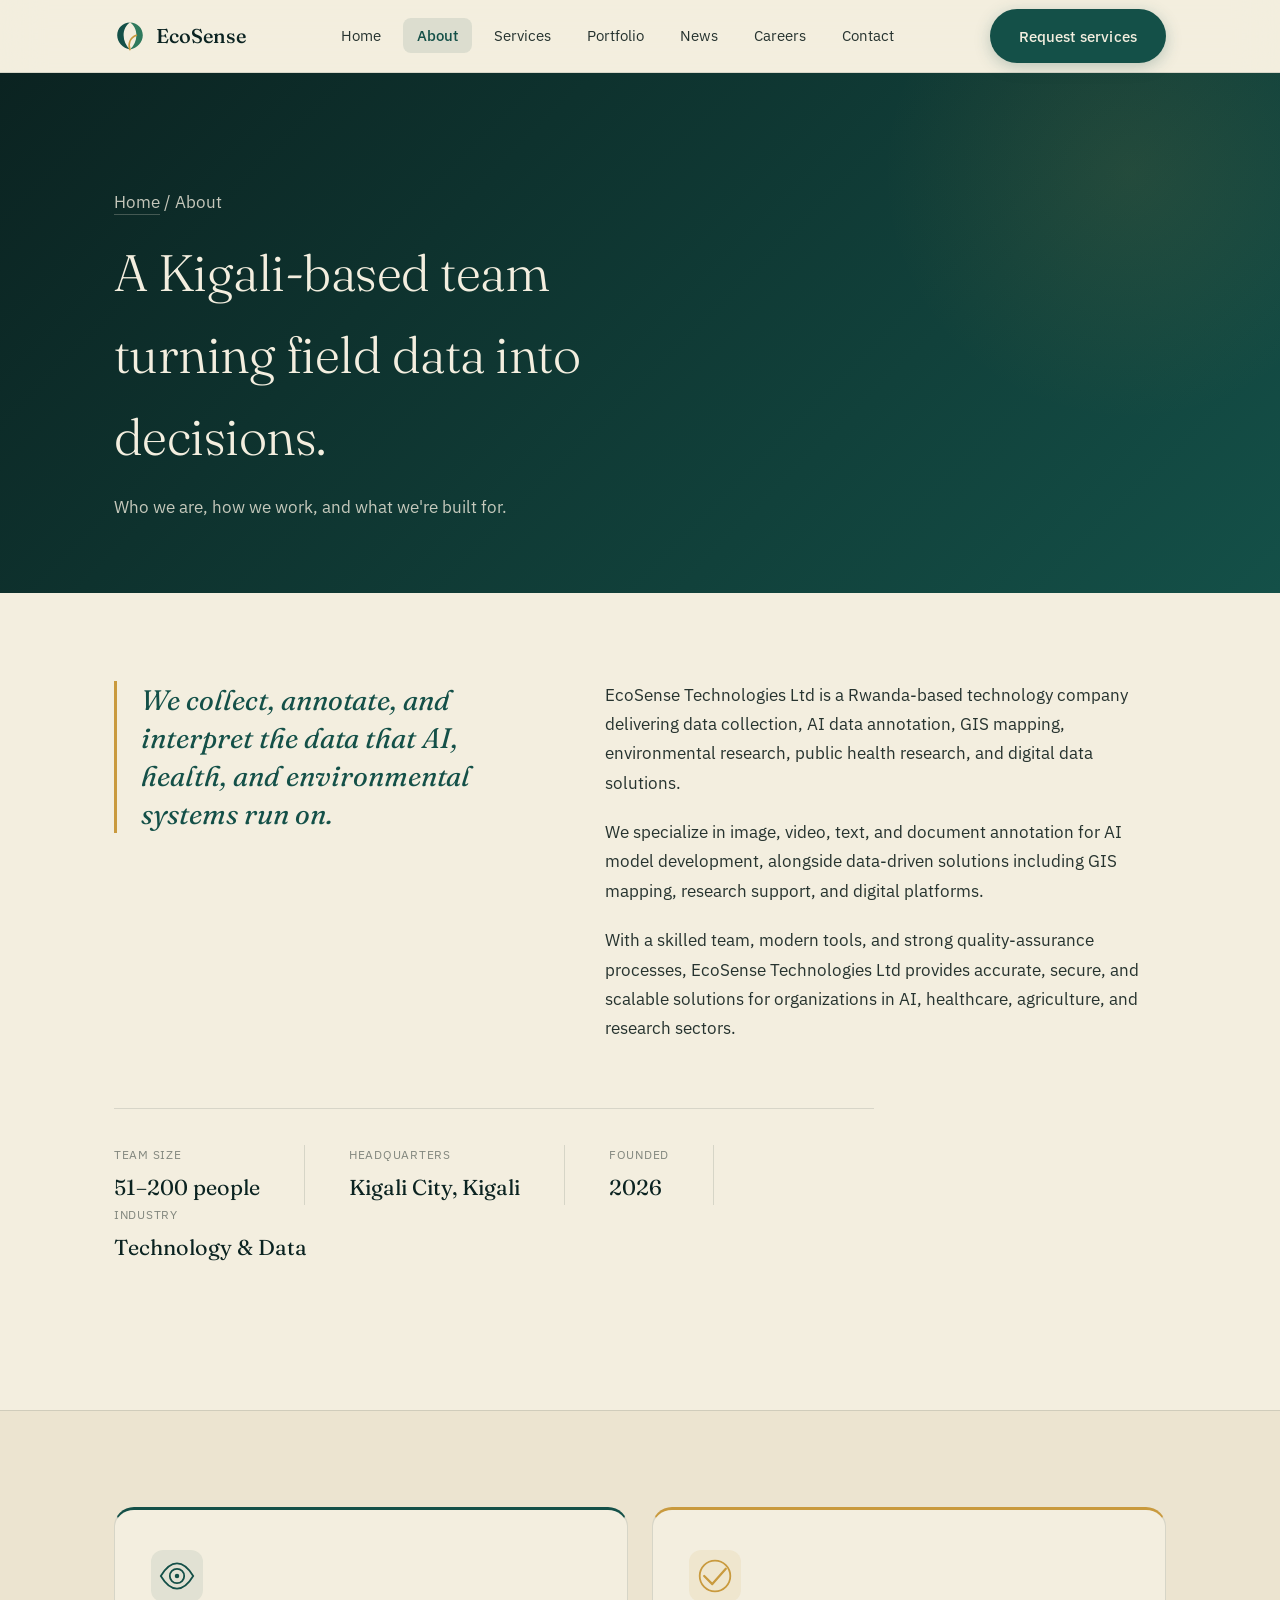
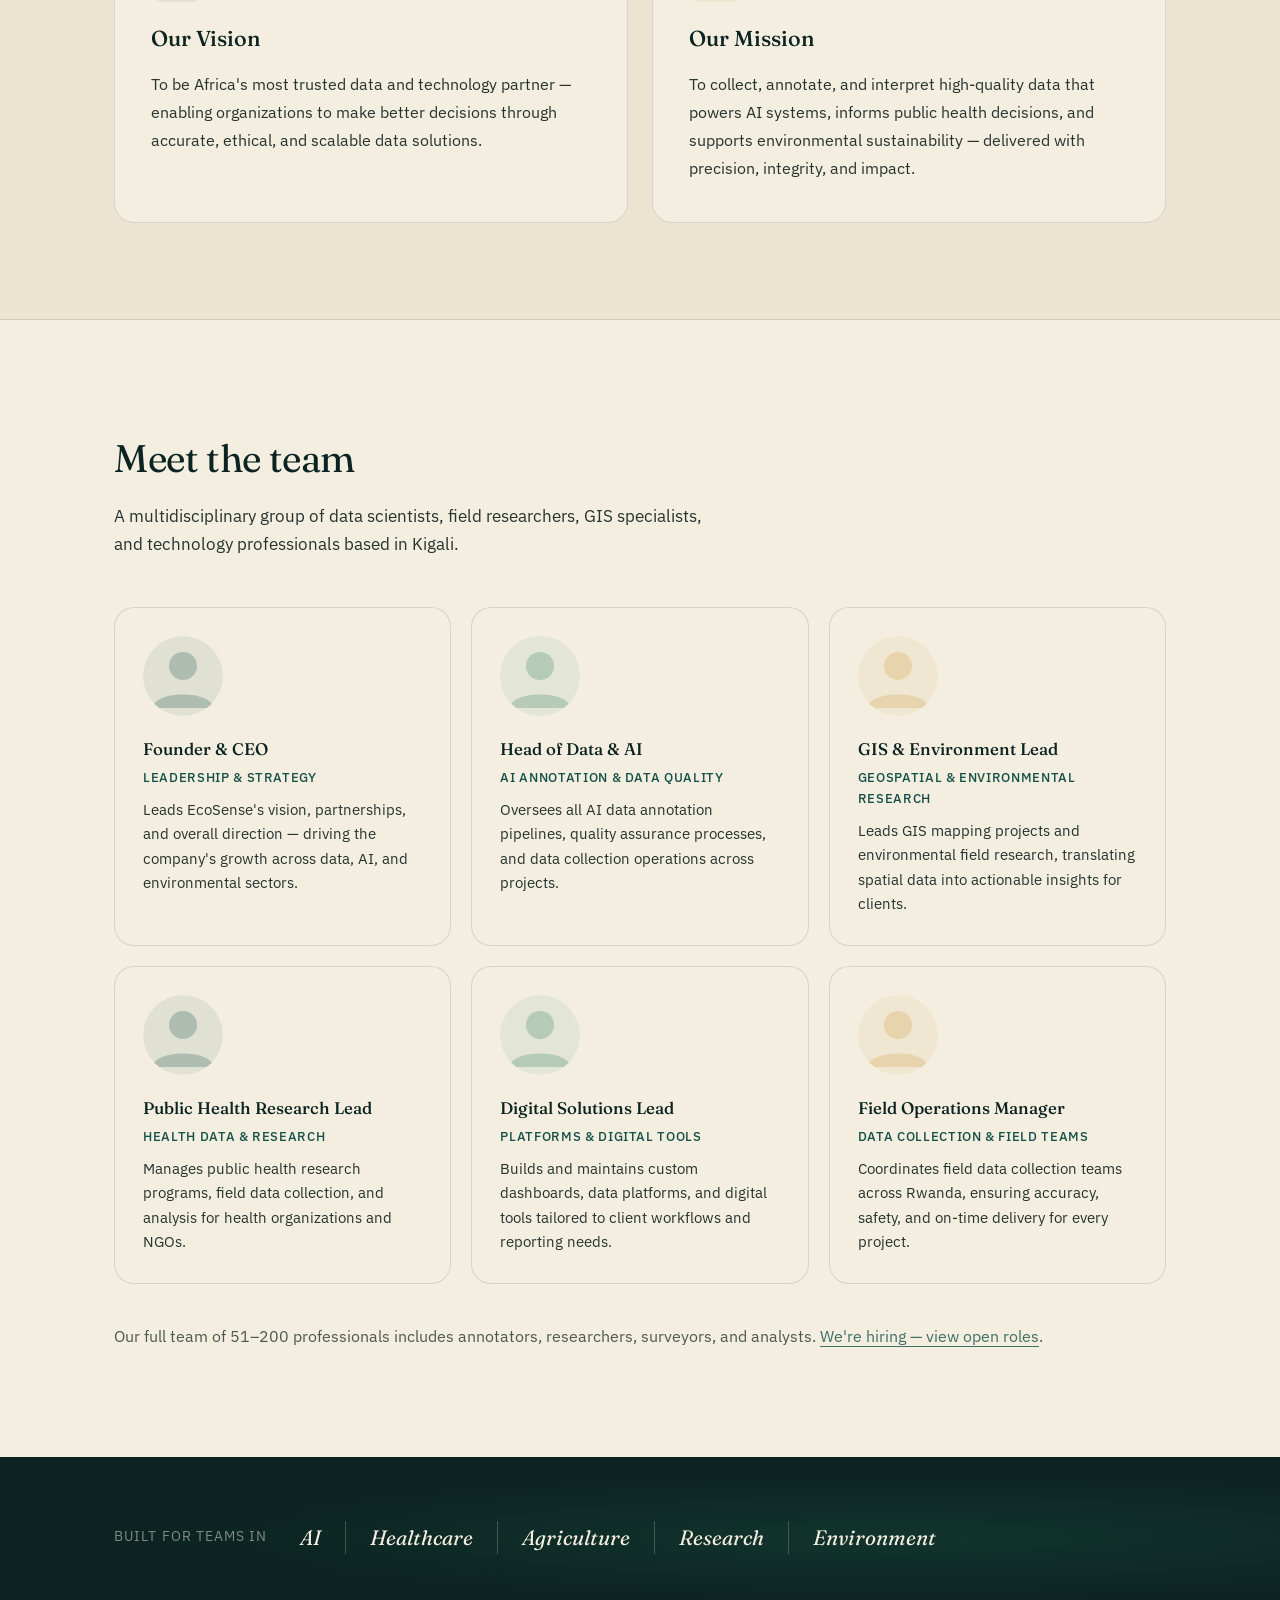
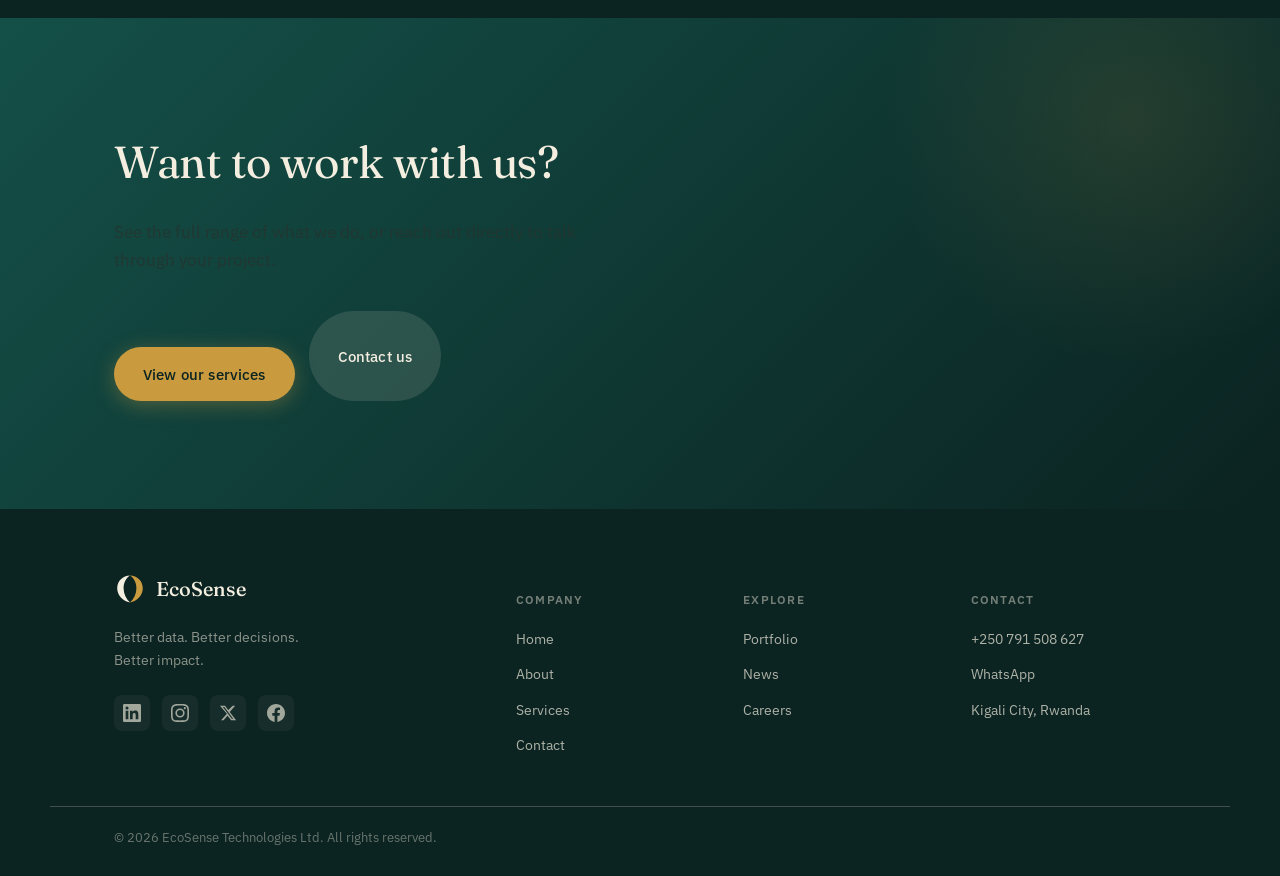
==== about.html @ 223268c4 "Add files via upload" ====
<!DOCTYPE html>
<html lang="en">
<head>
<meta charset="UTF-8">
<meta name="viewport" content="width=device-width, initial-scale=1.0">
<title>About — EcoSense Technologies Ltd</title>
<meta name="description" content="EcoSense Technologies Ltd is a Rwanda-based technology company specializing in data collection, AI data annotation, GIS mapping, and environmental and public health research.">
<link rel="preconnect" href="https://fonts.googleapis.com">
<link rel="preconnect" href="https://fonts.gstatic.com" crossorigin>
<link href="https://fonts.googleapis.com/css2?family=Fraunces:ital,opsz,wght@0,9..144,300;0,9..144,400;0,9..144,500;0,9..144,600;1,9..144,400;1,9..144,500&family=IBM+Plex+Sans:wght@400;500;600&display=swap" rel="stylesheet">
<link rel="stylesheet" href="styles.css">
</head>
<body>

  <header class="site-header">
    <div class="wrap header-inner">
      <a class="brand" href="index.html">
        <svg viewBox="0 0 40 40" xmlns="http://www.w3.org/2000/svg" aria-hidden="true">
          <path d="M20 3 C11 3 4 10 4 19 C4 28 11 35 20 37 C15 32 12 26 12 19 C12 12 15 6 20 3Z" fill="#145048"/>
          <path d="M20 3 C29 3 36 10 36 19 C36 28 29 35 20 37 C25 32 28 26 28 19 C28 12 25 6 20 3Z" fill="#2F7A5D"/>
          <path d="M20 37 C17 30 20 22 28 19" stroke="#C99A3E" stroke-width="2" fill="none" stroke-linecap="round"/>
        </svg>
        <span>EcoSense</span>
      </a>
      <nav class="main-nav" id="mainNav" aria-label="Main navigation">
        <ul>
          <li><a href="index.html">Home</a></li>
          <li><a href="about.html" class="active">About</a></li>
          <li><a href="services.html">Services</a></li>
          <li><a href="portfolio.html">Portfolio</a></li>
          <li><a href="news.html">News</a></li>
          <li><a href="careers.html">Careers</a></li>
          <li><a href="contact.html">Contact</a></li>
        </ul>
      </nav>
      <div class="header-actions">
        <a class="btn btn-primary" href="tel:+250791508627">Request services</a>
        <button class="nav-toggle" id="navToggle" aria-label="Toggle menu" aria-expanded="false">
          <span></span><span></span><span></span>
        </button>
      </div>
    </div>
  </header>

  <section class="page-hero">
    <div class="wrap">
      <p class="crumb"><a href="index.html">Home</a> / About</p>
      <h1>A Kigali-based team turning field data into decisions.</h1>
      <p>Who we are, how we work, and what we're built for.</p>
    </div>
  </section>

  <!-- Who we are -->
  <section class="about" style="padding-top:clamp(56px,8vw,88px);">
    <div class="wrap about-grid">
      <blockquote>We collect, annotate, and interpret the data that AI, health, and environmental systems run on.</blockquote>
      <div class="about-body">
        <p>EcoSense Technologies Ltd is a Rwanda-based technology company delivering data collection, AI data annotation, GIS mapping, environmental research, public health research, and digital data solutions.</p>
        <p>We specialize in image, video, text, and document annotation for AI model development, alongside data-driven solutions including GIS mapping, research support, and digital platforms.</p>
        <p>With a skilled team, modern tools, and strong quality-assurance processes, EcoSense Technologies Ltd provides accurate, secure, and scalable solutions for organizations in AI, healthcare, agriculture, and research sectors.</p>
      </div>
    </div>
    <div class="wrap">
      <dl class="about-stats">
        <div><dt>Team size</dt><dd>51–200 people</dd></div>
        <div><dt>Headquarters</dt><dd>Kigali City, Kigali</dd></div>
        <div><dt>Founded</dt><dd>2026</dd></div>
        <div><dt>Industry</dt><dd>Technology &amp; Data</dd></div>
      </dl>
    </div>
  </section>

  <!-- Vision & Mission -->
  <section class="vision-mission">
    <div class="wrap vm-grid">
      <div class="vm-card vm-card--vision">
        <div class="vm-icon" aria-hidden="true">
          <svg viewBox="0 0 40 40" fill="none" xmlns="http://www.w3.org/2000/svg" width="36" height="36">
            <circle cx="20" cy="20" r="8" stroke="currentColor" stroke-width="2"/>
            <path d="M2 20 C8 10 14 6 20 6 C26 6 32 10 38 20 C32 30 26 34 20 34 C14 34 8 30 2 20Z" stroke="currentColor" stroke-width="2" fill="none"/>
            <circle cx="20" cy="20" r="2.5" fill="currentColor"/>
          </svg>
        </div>
        <h3>Our Vision</h3>
        <p>To be Africa's most trusted data and technology partner — enabling organizations to make better decisions through accurate, ethical, and scalable data solutions.</p>
      </div>
      <div class="vm-card vm-card--mission">
        <div class="vm-icon" aria-hidden="true">
          <svg viewBox="0 0 40 40" fill="none" xmlns="http://www.w3.org/2000/svg" width="36" height="36">
            <path d="M8 20 L17 29 L32 12" stroke="currentColor" stroke-width="2.5" stroke-linecap="round" stroke-linejoin="round"/>
            <circle cx="20" cy="20" r="17" stroke="currentColor" stroke-width="2"/>
          </svg>
        </div>
        <h3>Our Mission</h3>
        <p>To collect, annotate, and interpret high-quality data that powers AI systems, informs public health decisions, and supports environmental sustainability — delivered with precision, integrity, and impact.</p>
      </div>
    </div>
  </section>

  <!-- Team -->
  <section class="team">
    <div class="wrap">
      <div class="team-head">
        <h2>Meet the team</h2>
        <p>A multidisciplinary group of data scientists, field researchers, GIS specialists, and technology professionals based in Kigali.</p>
      </div>
      <div class="team-grid">
        <div class="team-card">
          <div class="team-avatar" aria-hidden="true">
            <svg viewBox="0 0 80 80" xmlns="http://www.w3.org/2000/svg" width="80" height="80">
              <circle cx="40" cy="40" r="40" fill="rgba(20,80,72,0.08)"/>
              <circle cx="40" cy="30" r="14" fill="rgba(20,80,72,0.25)"/>
              <path d="M10 72 C10 54 70 54 70 72" fill="rgba(20,80,72,0.25)"/>
            </svg>
          </div>
          <div class="team-info">
            <h3>Founder &amp; CEO</h3>
            <p class="team-role">Leadership &amp; Strategy</p>
            <p class="team-bio">Leads EcoSense's vision, partnerships, and overall direction — driving the company's growth across data, AI, and environmental sectors.</p>
          </div>
        </div>
        <div class="team-card">
          <div class="team-avatar" aria-hidden="true">
            <svg viewBox="0 0 80 80" xmlns="http://www.w3.org/2000/svg" width="80" height="80">
              <circle cx="40" cy="40" r="40" fill="rgba(47,122,93,0.08)"/>
              <circle cx="40" cy="30" r="14" fill="rgba(47,122,93,0.25)"/>
              <path d="M10 72 C10 54 70 54 70 72" fill="rgba(47,122,93,0.25)"/>
            </svg>
          </div>
          <div class="team-info">
            <h3>Head of Data &amp; AI</h3>
            <p class="team-role">AI Annotation &amp; Data Quality</p>
            <p class="team-bio">Oversees all AI data annotation pipelines, quality assurance processes, and data collection operations across projects.</p>
          </div>
        </div>
        <div class="team-card">
          <div class="team-avatar" aria-hidden="true">
            <svg viewBox="0 0 80 80" xmlns="http://www.w3.org/2000/svg" width="80" height="80">
              <circle cx="40" cy="40" r="40" fill="rgba(201,154,62,0.08)"/>
              <circle cx="40" cy="30" r="14" fill="rgba(201,154,62,0.25)"/>
              <path d="M10 72 C10 54 70 54 70 72" fill="rgba(201,154,62,0.25)"/>
            </svg>
          </div>
          <div class="team-info">
            <h3>GIS &amp; Environment Lead</h3>
            <p class="team-role">Geospatial &amp; Environmental Research</p>
            <p class="team-bio">Leads GIS mapping projects and environmental field research, translating spatial data into actionable insights for clients.</p>
          </div>
        </div>
        <div class="team-card">
          <div class="team-avatar" aria-hidden="true">
            <svg viewBox="0 0 80 80" xmlns="http://www.w3.org/2000/svg" width="80" height="80">
              <circle cx="40" cy="40" r="40" fill="rgba(20,80,72,0.08)"/>
              <circle cx="40" cy="30" r="14" fill="rgba(20,80,72,0.25)"/>
              <path d="M10 72 C10 54 70 54 70 72" fill="rgba(20,80,72,0.25)"/>
            </svg>
          </div>
          <div class="team-info">
            <h3>Public Health Research Lead</h3>
            <p class="team-role">Health Data &amp; Research</p>
            <p class="team-bio">Manages public health research programs, field data collection, and analysis for health organizations and NGOs.</p>
          </div>
        </div>
        <div class="team-card">
          <div class="team-avatar" aria-hidden="true">
            <svg viewBox="0 0 80 80" xmlns="http://www.w3.org/2000/svg" width="80" height="80">
              <circle cx="40" cy="40" r="40" fill="rgba(47,122,93,0.08)"/>
              <circle cx="40" cy="30" r="14" fill="rgba(47,122,93,0.25)"/>
              <path d="M10 72 C10 54 70 54 70 72" fill="rgba(47,122,93,0.25)"/>
            </svg>
          </div>
          <div class="team-info">
            <h3>Digital Solutions Lead</h3>
            <p class="team-role">Platforms &amp; Digital Tools</p>
            <p class="team-bio">Builds and maintains custom dashboards, data platforms, and digital tools tailored to client workflows and reporting needs.</p>
          </div>
        </div>
        <div class="team-card">
          <div class="team-avatar" aria-hidden="true">
            <svg viewBox="0 0 80 80" xmlns="http://www.w3.org/2000/svg" width="80" height="80">
              <circle cx="40" cy="40" r="40" fill="rgba(201,154,62,0.08)"/>
              <circle cx="40" cy="30" r="14" fill="rgba(201,154,62,0.25)"/>
              <path d="M10 72 C10 54 70 54 70 72" fill="rgba(201,154,62,0.25)"/>
            </svg>
          </div>
          <div class="team-info">
            <h3>Field Operations Manager</h3>
            <p class="team-role">Data Collection &amp; Field Teams</p>
            <p class="team-bio">Coordinates field data collection teams across Rwanda, ensuring accuracy, safety, and on-time delivery for every project.</p>
          </div>
        </div>
      </div>
      <p class="team-note">Our full team of 51–200 professionals includes annotators, researchers, surveyors, and analysts. <a href="careers.html" class="inline-link">We're hiring — view open roles</a>.</p>
    </div>
  </section>

  <section class="sectors">
    <div class="wrap sectors-inner">
      <p class="sectors-label">Built for teams in</p>
      <div class="sectors-band">
        <span>AI</span>
        <span>Healthcare</span>
        <span>Agriculture</span>
        <span>Research</span>
        <span>Environment</span>
      </div>
    </div>
  </section>

  <section class="contact-cta">
    <div class="wrap">
      <div class="contact-inner">
        <h2>Want to work with us?</h2>
        <p>See the full range of what we do, or reach out directly to talk through your project.</p>
        <div class="cta-actions">
          <a class="btn btn-primary" href="services.html">View our services</a>
          <a class="btn btn-outline-sand" href="contact.html">Contact us</a>
        </div>
      </div>
    </div>
  </section>

  <footer>
    <div class="wrap footer-top">
      <div class="footer-brand-col">
        <a class="brand" href="index.html">
          <svg viewBox="0 0 40 40" xmlns="http://www.w3.org/2000/svg" aria-hidden="true">
            <path d="M20 3 C11 3 4 10 4 19 C4 28 11 35 20 37 C15 32 12 26 12 19 C12 12 15 6 20 3Z" fill="#F3EEDF"/>
            <path d="M20 3 C29 3 36 10 36 19 C36 28 29 35 20 37 C25 32 28 26 28 19 C28 12 25 6 20 3Z" fill="#C99A3E"/>
          </svg>
          <span>EcoSense</span>
        </a>
        <p class="footer-tagline">Better data. Better decisions.<br>Better impact.</p>
        <div class="footer-social">
          <a href="https://www.linkedin.com/company/ecosense-technologies-ltd" target="_blank" rel="noopener" aria-label="LinkedIn">
            <svg viewBox="0 0 24 24" fill="currentColor" width="18" height="18"><path d="M20.447 20.452h-3.554v-5.569c0-1.328-.027-3.037-1.852-3.037-1.853 0-2.136 1.445-2.136 2.939v5.667H9.351V9h3.414v1.561h.046c.477-.9 1.637-1.85 3.37-1.85 3.601 0 4.267 2.37 4.267 5.455v6.286zM5.337 7.433a2.062 2.062 0 0 1-2.063-2.065 2.064 2.064 0 1 1 2.063 2.065zm1.782 13.019H3.555V9h3.564v11.452zM22.225 0H1.771C.792 0 0 .774 0 1.729v20.542C0 23.227.792 24 1.771 24h20.451C23.2 24 24 23.227 24 22.271V1.729C24 .774 23.2 0 22.222 0h.003z"/></svg>
          </a>
          <a href="https://www.instagram.com/ecosense_technologies" target="_blank" rel="noopener" aria-label="Instagram">
            <svg viewBox="0 0 24 24" fill="currentColor" width="18" height="18"><path d="M12 2.163c3.204 0 3.584.012 4.85.07 3.252.148 4.771 1.691 4.919 4.919.058 1.265.069 1.645.069 4.849 0 3.205-.012 3.584-.069 4.849-.149 3.225-1.664 4.771-4.919 4.919-1.266.058-1.644.07-4.85.07-3.204 0-3.584-.012-4.849-.07-3.26-.149-4.771-1.699-4.919-4.92-.058-1.265-.07-1.644-.07-4.849 0-3.204.013-3.583.07-4.849.149-3.227 1.664-4.771 4.919-4.919 1.266-.057 1.645-.069 4.849-.069zM12 0C8.741 0 8.333.014 7.053.072 2.695.272.273 2.69.073 7.052.014 8.333 0 8.741 0 12c0 3.259.014 3.668.072 4.948.2 4.358 2.618 6.78 6.98 6.98C8.333 23.986 8.741 24 12 24c3.259 0 3.668-.014 4.948-.072 4.354-.2 6.782-2.618 6.979-6.98.059-1.28.073-1.689.073-4.948 0-3.259-.014-3.667-.072-4.947-.196-4.354-2.617-6.78-6.979-6.98C15.668.014 15.259 0 12 0zm0 5.838a6.162 6.162 0 1 0 0 12.324 6.162 6.162 0 0 0 0-12.324zM12 16a4 4 0 1 1 0-8 4 4 0 0 1 0 8zm6.406-11.845a1.44 1.44 0 1 0 0 2.881 1.44 1.44 0 0 0 0-2.881z"/></svg>
          </a>
          <a href="https://twitter.com/ecosense_tech" target="_blank" rel="noopener" aria-label="X (Twitter)">
            <svg viewBox="0 0 24 24" fill="currentColor" width="18" height="18"><path d="M18.244 2.25h3.308l-7.227 8.26 8.502 11.24H16.17l-4.714-6.231-5.401 6.231H2.744l7.737-8.835L1.254 2.25H8.08l4.253 5.622 5.911-5.622zm-1.161 17.52h1.833L7.084 4.126H5.117z"/></svg>
          </a>
          <a href="https://www.facebook.com/ecosensetechnologies" target="_blank" rel="noopener" aria-label="Facebook">
            <svg viewBox="0 0 24 24" fill="currentColor" width="18" height="18"><path d="M24 12.073c0-6.627-5.373-12-12-12s-12 5.373-12 12c0 5.99 4.388 10.954 10.125 11.854v-8.385H7.078v-3.47h3.047V9.43c0-3.007 1.792-4.669 4.533-4.669 1.312 0 2.686.235 2.686.235v2.953H15.83c-1.491 0-1.956.925-1.956 1.874v2.25h3.328l-.532 3.47h-2.796v8.385C19.612 23.027 24 18.062 24 12.073z"/></svg>
          </a>
        </div>
      </div>
      <div class="footer-cols">
        <div class="footer-col">
          <h4>Company</h4>
          <ul>
            <li><a href="index.html">Home</a></li>
            <li><a href="about.html">About</a></li>
            <li><a href="services.html">Services</a></li>
            <li><a href="contact.html">Contact</a></li>
          </ul>
        </div>
        <div class="footer-col">
          <h4>Explore</h4>
          <ul>
            <li><a href="portfolio.html">Portfolio</a></li>
            <li><a href="news.html">News</a></li>
            <li><a href="careers.html">Careers</a></li>
          </ul>
        </div>
        <div class="footer-col">
          <h4>Contact</h4>
          <ul>
            <li><a href="tel:+250791508627">+250 791 508 627</a></li>
            <li><a href="https://wa.me/250791508627" target="_blank" rel="noopener">WhatsApp</a></li>
            <li><span>Kigali City, Rwanda</span></li>
          </ul>
        </div>
      </div>
    </div>
    <div class="wrap footer-bottom">
      <p class="footer-meta">© 2026 EcoSense Technologies Ltd. All rights reserved.</p>
    </div>
  </footer>

<script src="script.js"></script>
</body>
</html>
---- styles.css ----
/* ---------- tokens ---------- */
:root{
  --ink:      #0B2321;
  --forest:   #145048;
  --canopy:   #2F7A5D;
  --sand:     #F3EEDF;
  --sand-2:   #ECE4D0;
  --gold:     #C99A3E;
  --charcoal: #26332F;
  --line:     rgba(11,35,33,0.12);
  --line-soft:rgba(243,238,223,0.22);
  --radius:   12px;
  --radius-lg:20px;

  --font-display: 'Fraunces', Georgia, serif;
  --font-body: 'IBM Plex Sans', -apple-system, BlinkMacSystemFont, sans-serif;

  --wrap: 1180px;
  --gutter: clamp(24px, 5vw, 64px);

  --shadow-sm: 0 2px 8px rgba(11,35,33,0.07);
  --shadow-md: 0 8px 32px rgba(11,35,33,0.10);
  --shadow-lg: 0 20px 60px rgba(11,35,33,0.14);
}

*{ box-sizing:border-box; }
html{ scroll-behavior:smooth; }
body{
  margin:0;
  background:var(--sand);
  color:var(--charcoal);
  font-family:var(--font-body);
  font-size:16px;
  line-height:1.6;
  -webkit-font-smoothing:antialiased;
}
h1,h2,h3,blockquote{
  font-family:var(--font-display);
  color:var(--ink);
  margin:0;
}
a{ color:inherit; text-decoration:none; }
ul,ol{ list-style:none; margin:0; padding:0; }
p{ margin:0; }
img,svg{ display:block; max-width:100%; }

.wrap{
  max-width:var(--wrap);
  margin:0 auto;
  padding-left:var(--gutter);
  padding-right:var(--gutter);
}

:focus-visible{
  outline:2px solid var(--canopy);
  outline-offset:3px;
}

@media (prefers-reduced-motion: reduce){
  *{ animation-duration:0.001ms !important; animation-iteration-count:1 !important; transition-duration:0.001ms !important; }
}

/* ---------- inline text link ---------- */
.inline-link{
  color:var(--forest);
  border-bottom:1px solid var(--forest);
  transition:color .15s ease, border-color .15s ease;
}
.inline-link:hover{ color:var(--ink); border-color:var(--ink); }

/* ---------- outline-sand button (used on dark backgrounds) ---------- */
.btn-outline-sand{
  background:rgba(243,238,223,0.12);
  color:var(--sand);
  border-color:rgba(243,238,223,0.3);
}
.btn-outline-sand:hover{
  background:rgba(243,238,223,0.2);
  border-color:rgba(243,238,223,0.6);
}

/* ---------- cta-actions ---------- */
.cta-actions{
  display:flex;
  flex-wrap:wrap;
  gap:14px;
  margin-top:36px;
}


.btn{
  display:inline-flex;
  align-items:center;
  gap:8px;
  padding:14px 28px;
  font-family:var(--font-body);
  font-weight:500;
  font-size:0.95rem;
  border-radius:50px;
  border:1.5px solid transparent;
  cursor:pointer;
  transition:all .22s ease;
  white-space:nowrap;
  letter-spacing:0.01em;
}
.btn-primary{
  background:var(--forest);
  color:var(--sand);
  box-shadow:0 4px 16px rgba(20,80,72,0.25);
}
.btn-primary:hover{
  background:var(--ink);
  transform:translateY(-1px);
  box-shadow:0 6px 24px rgba(20,80,72,0.35);
}
.btn-ghost{
  background:transparent;
  color:var(--ink);
  border-color:var(--line);
}
.btn-ghost:hover{
  border-color:var(--ink);
  background:rgba(11,35,33,0.04);
}

/* ---------- header ---------- */
.site-header{
  position:sticky; top:0; z-index:50;
  background:rgba(243,238,223,0.85);
  backdrop-filter:blur(20px);
  -webkit-backdrop-filter:blur(20px);
  border-bottom:1px solid var(--line);
  transition:box-shadow .2s ease;
}
.site-header.scrolled{
  box-shadow:var(--shadow-md);
}
.header-inner{
  display:flex;
  align-items:center;
  justify-content:space-between;
  gap:24px;
  height:72px;
}
.brand{
  display:flex;
  align-items:center;
  gap:10px;
  font-family:var(--font-display);
  font-size:1.25rem;
  font-weight:500;
  color:var(--ink);
  flex-shrink:0;
  transition:opacity .15s ease;
}
.brand:hover{ opacity:0.8; }
.brand svg{ width:32px; height:32px; }
.main-nav ul{
  display:flex;
  gap:8px;
}
.main-nav a{
  font-size:0.92rem;
  color:var(--charcoal);
  position:relative;
  padding:8px 14px;
  border-radius:8px;
  transition:all .15s ease;
}
.main-nav a:hover{
  color:var(--forest);
  background:rgba(20,80,72,0.07);
}
.main-nav a.active{
  color:var(--forest);
  background:rgba(20,80,72,0.1);
  font-weight:500;
}
.header-actions{ display:flex; align-items:center; gap:14px; }
.nav-toggle{
  display:none;
  background:none; border:none; cursor:pointer;
  width:32px; height:24px; position:relative;
}
.nav-toggle span{
  position:absolute; left:0; right:0; height:2px; background:var(--ink);
  border-radius:2px;
  transition:transform .2s ease, opacity .2s ease;
}
.nav-toggle span:nth-child(1){ top:0; }
.nav-toggle span:nth-child(2){ top:11px; }
.nav-toggle span:nth-child(3){ top:22px; }
.nav-toggle.open span:nth-child(1){ transform:translateY(11px) rotate(45deg); }
.nav-toggle.open span:nth-child(2){ opacity:0; }
.nav-toggle.open span:nth-child(3){ transform:translateY(-11px) rotate(-45deg); }

/* ---------- hero (home page) ---------- */
.hero{
  position:relative;
  overflow:hidden;
  background:linear-gradient(135deg, var(--ink) 0%, var(--forest) 50%, var(--canopy) 100%);
  color:var(--sand);
  min-height:92vh;
  display:flex;
  align-items:center;
}
.hero-bg{
  position:absolute; inset:0;
  opacity:0.35;
}
.hero-bg svg{ width:100%; height:100%; }
.contour-path{
  fill:none;
  stroke:var(--sand);
  stroke-width:1;
  stroke-dasharray:2200;
  stroke-dashoffset:2200;
  animation:draw 3s ease-out forwards;
}
.contour-path.c2{ stroke:var(--gold); animation-delay:.2s; }
.contour-path.c3{ stroke:var(--canopy); animation-delay:.4s; }
.contour-path.c4{ animation-delay:.6s; opacity:.6; }
.contour-path.c5{ stroke:var(--gold); animation-delay:.8s; opacity:.5; }
@keyframes draw{ to{ stroke-dashoffset:0; } }

/* floating orbs */
.hero::before{
  content:"";
  position:absolute;
  width:600px; height:600px;
  border-radius:50%;
  background:radial-gradient(circle, rgba(201,154,62,0.15) 0%, transparent 70%);
  top:-100px; right:-100px;
  pointer-events:none;
}
.hero::after{
  content:"";
  position:absolute;
  width:400px; height:400px;
  border-radius:50%;
  background:radial-gradient(circle, rgba(47,122,93,0.2) 0%, transparent 70%);
  bottom:-50px; left:10%;
  pointer-events:none;
}

.hero-inner{
  position:relative;
  padding:clamp(80px,12vw,140px) var(--gutter) clamp(80px,12vw,140px);
  width:100%;
}
.hero-badge{
  display:inline-flex;
  align-items:center;
  gap:8px;
  background:rgba(243,238,223,0.12);
  border:1px solid rgba(243,238,223,0.2);
  border-radius:50px;
  padding:6px 16px;
  font-size:0.82rem;
  color:var(--sand);
  opacity:0.9;
  margin-bottom:28px;
  backdrop-filter:blur(8px);
}
.hero-badge-dot{
  width:6px; height:6px;
  border-radius:50%;
  background:var(--gold);
  animation:pulse 2s ease-in-out infinite;
}
@keyframes pulse{
  0%,100%{ opacity:1; transform:scale(1); }
  50%{ opacity:0.5; transform:scale(1.3); }
}
.hero h1{
  color:var(--sand);
  font-weight:300;
  font-size:clamp(2.8rem, 6.5vw, 5rem);
  line-height:1.04;
  max-width:14ch;
  letter-spacing:-0.02em;
}
.hero h1 em{
  font-style:italic;
  color:var(--gold);
}
.hero .lead{
  margin-top:28px;
  max-width:48ch;
  font-size:1.1rem;
  color:var(--sand);
  opacity:0.82;
  line-height:1.7;
}
.hero-actions{
  display:flex; flex-wrap:wrap;
  gap:14px;
  margin-top:44px;
}
.hero .btn-ghost{
  color:var(--sand);
  border-color:rgba(243,238,223,0.3);
}
.hero .btn-ghost:hover{
  border-color:var(--sand);
  background:rgba(243,238,223,0.08);
}

.stat-strip{
  display:flex;
  flex-wrap:wrap;
  gap:0;
  margin:72px 0 0;
  padding-top:28px;
  border-top:1px solid var(--line-soft);
  max-width:600px;
}
.stat-strip div{
  padding-right:32px;
  margin-right:32px;
  border-right:1px solid var(--line-soft);
}
.stat-strip div:last-child{ border-right:none; margin-right:0; padding-right:0; }
.stat-strip dt{
  font-size:0.78rem;
  color:var(--sand);
  opacity:0.55;
  margin-bottom:4px;
  text-transform:uppercase;
  letter-spacing:0.06em;
}
.stat-strip dd{
  margin:0;
  font-family:var(--font-display);
  font-size:1.15rem;
  color:var(--sand);
}

/* ---------- page-hero (interior pages) ---------- */
.page-hero{
  background:linear-gradient(135deg, var(--ink) 0%, var(--forest) 100%);
  color:var(--sand);
  padding:clamp(64px,10vw,100px) 0 clamp(48px,7vw,72px);
  position:relative;
  overflow:hidden;
}
.page-hero::after{
  content:"";
  position:absolute;
  width:500px; height:500px;
  border-radius:50%;
  background:radial-gradient(circle, rgba(201,154,62,0.1) 0%, transparent 70%);
  top:-150px; right:-100px;
  pointer-events:none;
}
.page-hero h1{
  color:var(--sand);
  font-weight:300;
  font-size:clamp(2.2rem,4.5vw,3.2rem);
  max-width:18ch;
  letter-spacing:-0.01em;
  position:relative;
}
.page-hero p{
  margin-top:16px;
  max-width:52ch;
  font-size:1.05rem;
  color:var(--sand);
  opacity:0.8;
  position:relative;
}

/* ---------- breadcrumb ---------- */
.crumb{
  font-size:0.82rem;
  color:var(--sand);
  opacity:0.55;
  margin-bottom:16px;
  position:relative;
}
.crumb a{ opacity:1; border-bottom:1px solid rgba(243,238,223,0.3); padding-bottom:1px; }
.crumb a:hover{ color:var(--gold); border-color:var(--gold); opacity:1; }

/* ---------- about ---------- */
.about{ padding:clamp(80px,10vw,128px) 0; }
.about-grid{
  display:grid;
  grid-template-columns:0.85fr 1.15fr;
  gap:clamp(40px,6vw,88px);
  align-items:start;
}
.about blockquote{
  font-size:clamp(1.4rem,2.2vw,1.9rem);
  font-weight:400;
  line-height:1.35;
  font-style:italic;
  color:var(--forest);
  border-left:3px solid var(--gold);
  padding-left:24px;
}
.about-body p{
  font-size:1.05rem;
  max-width:60ch;
  color:var(--charcoal);
  line-height:1.75;
}
.about-body p + p{ margin-top:20px; }

.about-stats{
  display:flex;
  flex-wrap:wrap;
  gap:0;
  margin-top:64px;
  padding-top:36px;
  border-top:1px solid var(--line);
  max-width:760px;
}
.about-stats div{
  padding-right:44px;
  margin-right:44px;
  border-right:1px solid var(--line);
}
.about-stats div:last-child{ border-right:none; margin-right:0; padding-right:0; }
.about-stats dt{
  font-size:0.78rem;
  color:var(--charcoal);
  opacity:0.55;
  margin-bottom:6px;
  text-transform:uppercase;
  letter-spacing:0.06em;
}
.about-stats dd{
  margin:0;
  font-family:var(--font-display);
  font-size:1.35rem;
  color:var(--ink);
}

/* ---------- services (services page) ---------- */
.services{
  background:var(--sand-2);
  padding:clamp(80px,10vw,128px) 0;
  border-top:1px solid var(--line);
  border-bottom:1px solid var(--line);
}
.services-grid{
  display:grid;
  grid-template-columns:0.8fr 1.2fr;
  gap:clamp(40px,6vw,88px);
  align-items:start;
}
.services-intro{ position:sticky; top:100px; }
.services-intro h2{
  font-size:clamp(1.9rem,3vw,2.5rem);
  font-weight:400;
  letter-spacing:-0.01em;
}
.services-intro p{
  margin-top:18px;
  max-width:40ch;
  color:var(--charcoal);
  line-height:1.7;
}
.availability{
  margin-top:32px !important;
  padding:20px;
  border-radius:var(--radius);
  background:rgba(20,80,72,0.06);
  border:1px solid rgba(20,80,72,0.12);
  font-size:0.93rem;
}
.availability strong{ color:var(--forest); font-weight:600; }

.services-list{ border-top:1px solid var(--line); }
.service-row{
  display:grid;
  grid-template-columns:1fr 1.6fr;
  gap:24px;
  padding:28px 0;
  border-bottom:1px solid var(--line);
  transition:all .25s ease;
  border-radius:0;
  cursor:default;
}
.service-row:hover{
  padding-left:16px;
  background:rgba(20,80,72,0.03);
  border-radius:var(--radius);
  border-bottom-color:transparent;
  margin-bottom:1px;
}
.service-row h3{
  font-size:1.15rem;
  font-weight:500;
  color:var(--ink);
}
.service-row p{
  color:var(--charcoal);
  font-size:0.97rem;
  max-width:44ch;
  line-height:1.65;
}

/* ---------- services teaser (home page) ---------- */
.services-teaser{ padding:clamp(80px,10vw,128px) 0; }
.services-teaser-head{
  display:flex;
  flex-wrap:wrap;
  justify-content:space-between;
  align-items:flex-end;
  gap:20px;
  margin-bottom:48px;
}
.services-teaser-head h2{
  font-size:clamp(1.9rem,3vw,2.5rem);
  font-weight:400;
  letter-spacing:-0.01em;
}
.services-teaser-head a{
  font-size:0.92rem;
  color:var(--forest);
  display:inline-flex;
  align-items:center;
  gap:6px;
  font-weight:500;
  transition:gap .2s ease, color .15s ease;
}
.services-teaser-head a::after{ content:"→"; }
.services-teaser-head a:hover{ color:var(--ink); gap:10px; }
.teaser-grid{
  display:grid;
  grid-template-columns:repeat(3,1fr);
  gap:20px;
}
.teaser-item{
  background:var(--sand);
  padding:36px 32px;
  border-radius:var(--radius-lg);
  border:1px solid var(--line);
  transition:all .25s ease;
  position:relative;
  overflow:hidden;
}
.teaser-item::before{
  content:"";
  position:absolute;
  top:0; left:0; right:0;
  height:3px;
  background:linear-gradient(90deg, var(--forest), var(--gold));
  transform:scaleX(0);
  transform-origin:left;
  transition:transform .3s ease;
}
.teaser-item:hover{
  transform:translateY(-4px);
  box-shadow:var(--shadow-lg);
  border-color:transparent;
}
.teaser-item:hover::before{ transform:scaleX(1); }
.teaser-item h3{
  font-size:1.1rem;
  font-weight:500;
  margin-bottom:12px;
  color:var(--ink);
}
.teaser-item p{ font-size:0.95rem; color:var(--charcoal); line-height:1.65; }

/* ---------- sectors ---------- */
.sectors{
  background:var(--ink);
  color:var(--sand);
  padding:64px 0;
  position:relative;
  overflow:hidden;
}
.sectors::before{
  content:"";
  position:absolute; inset:0;
  background:radial-gradient(ellipse at 70% 50%, rgba(47,122,93,0.2) 0%, transparent 60%);
  pointer-events:none;
}
.sectors-inner{
  display:flex;
  flex-wrap:wrap;
  align-items:center;
  gap:32px;
  position:relative;
}
.sectors-label{
  font-size:0.85rem;
  opacity:0.5;
  flex-shrink:0;
  text-transform:uppercase;
  letter-spacing:0.08em;
}
.sectors-band{
  display:flex;
  flex-wrap:wrap;
  gap:0;
}
.sectors-band span{
  font-family:var(--font-display);
  font-style:italic;
  font-size:1.3rem;
  padding:0 24px;
  border-left:1px solid var(--line-soft);
  transition:color .2s ease;
}
.sectors-band span:first-child{ border-left:none; padding-left:0; }
.sectors-band span:hover{ color:var(--gold); }

/* ---------- process steps (contact page) ---------- */
.process{ padding:clamp(72px,9vw,104px) 0; }
.process h2{
  font-size:clamp(1.8rem,2.8vw,2.2rem);
  font-weight:400;
  margin-bottom:48px;
  letter-spacing:-0.01em;
}
.steps{
  display:grid;
  grid-template-columns:repeat(3,1fr);
  gap:clamp(24px,4vw,48px);
}
.step{
  background:var(--sand);
  border:1px solid var(--line);
  border-radius:var(--radius-lg);
  padding:32px 28px;
  position:relative;
  transition:all .25s ease;
  min-height:200px;
}
.step:hover{
  transform:translateY(-4px);
  box-shadow:var(--shadow-md);
  border-color:rgba(20,80,72,0.2);
}
.step-num{
  font-family:var(--font-display);
  font-size:2.5rem;
  color:rgba(201,154,62,0.25);
  display:block;
  margin-bottom:16px;
  line-height:1;
  font-weight:600;
}
.step h3{ font-size:1.1rem; font-weight:500; margin-bottom:10px; color:var(--ink); }
.step p{ font-size:0.95rem; color:var(--charcoal); max-width:32ch; line-height:1.65; }

/* ---------- contact ---------- */
.contact{
  padding:clamp(72px,10vw,108px) 0;
}
.contact-inner{ max-width:680px; }
.contact h2{
  font-size:clamp(2rem,3.6vw,2.8rem);
  font-weight:400;
  line-height:1.15;
  letter-spacing:-0.01em;
}
.contact-inner > p,
.contact-inner p:first-of-type{
  margin-top:20px;
  font-size:1.05rem;
  max-width:52ch;
  color:var(--charcoal);
  line-height:1.7;
}
.contact-details{
  display:flex;
  flex-wrap:wrap;
  gap:20px;
  margin-top:36px;
  font-size:1.05rem;
}
.contact-details a{
  color:var(--forest);
  font-weight:500;
  display:inline-flex;
  align-items:center;
  gap:6px;
  padding:12px 20px;
  border-radius:50px;
  border:1.5px solid rgba(20,80,72,0.25);
  transition:all .2s ease;
}
.contact-details a:hover{
  background:var(--forest);
  color:var(--sand);
  border-color:var(--forest);
}
.contact-details span{
  display:inline-flex;
  align-items:center;
  gap:6px;
  padding:12px 20px;
  border-radius:50px;
  border:1.5px solid var(--line);
  font-size:0.97rem;
  color:var(--charcoal);
}
.contact .btn-primary{ margin-top:36px; }

/* ---------- contact CTA section ---------- */
.contact-cta{
  background:linear-gradient(135deg, var(--forest) 0%, var(--ink) 100%);
  color:var(--sand);
  padding:clamp(72px,10vw,108px) 0;
  position:relative;
  overflow:hidden;
}
.contact-cta::before{
  content:"";
  position:absolute;
  width:500px; height:500px;
  border-radius:50%;
  background:radial-gradient(circle, rgba(201,154,62,0.12) 0%, transparent 70%);
  top:-150px; right:-100px;
  pointer-events:none;
}
.contact-cta .contact-inner{ position:relative; }
.contact-cta h2{
  color:var(--sand);
  font-size:clamp(2rem,3.6vw,2.8rem);
  font-weight:400;
  letter-spacing:-0.01em;
}
.contact-cta p{
  margin-top:20px;
  font-size:1.05rem;
  max-width:52ch;
  color:var(--sand);
  opacity:0.8;
  line-height:1.7;
}
.contact-cta .btn-primary{
  margin-top:36px;
  background:var(--gold);
  color:var(--ink);
  box-shadow:0 4px 20px rgba(201,154,62,0.35);
}
.contact-cta .btn-primary:hover{
  background:#b8882e;
  transform:translateY(-2px);
  box-shadow:0 8px 28px rgba(201,154,62,0.45);
}

/* ---------- footer ---------- */
footer{
  background:var(--ink);
  color:var(--sand);
  padding:0;
}
.footer-top{
  display:grid;
  grid-template-columns:1fr 2fr;
  gap:clamp(40px,6vw,80px);
  padding-top:64px;
  padding-bottom:48px;
  border-bottom:1px solid var(--line-soft);
}
.footer-brand-col{
  display:flex;
  flex-direction:column;
  gap:20px;
}
.footer-brand-col .brand{ color:var(--sand); }
.footer-tagline{
  font-size:0.9rem;
  color:var(--sand);
  opacity:0.55;
  line-height:1.6;
}
.footer-social{
  display:flex;
  gap:12px;
  margin-top:4px;
}
.footer-social a{
  display:flex;
  align-items:center;
  justify-content:center;
  width:36px; height:36px;
  border-radius:8px;
  background:rgba(243,238,223,0.08);
  color:var(--sand);
  opacity:0.65;
  transition:all .18s ease;
}
.footer-social a:hover{ opacity:1; background:rgba(243,238,223,0.15); transform:translateY(-2px); }
.footer-cols{
  display:grid;
  grid-template-columns:repeat(3,1fr);
  gap:32px;
}
.footer-col h4{
  font-family:var(--font-body);
  font-size:0.78rem;
  font-weight:600;
  text-transform:uppercase;
  letter-spacing:0.1em;
  color:var(--sand);
  opacity:0.45;
  margin-bottom:16px;
}
.footer-col ul{ display:flex; flex-direction:column; gap:10px; }
.footer-col a,
.footer-col span{
  font-size:0.9rem;
  color:var(--sand);
  opacity:0.7;
  transition:opacity .15s ease;
}
.footer-col a:hover{ opacity:1; }
.footer-col span{ cursor:default; }
.footer-bottom{
  padding-top:20px;
  padding-bottom:28px;
}
.footer-meta{
  font-size:0.82rem;
  opacity:0.4;
  margin:0;
}

/* ---------- vision & mission ---------- */
.vision-mission{
  background:var(--sand-2);
  padding:clamp(64px,9vw,96px) 0;
  border-top:1px solid var(--line);
  border-bottom:1px solid var(--line);
}
.vm-grid{
  display:grid;
  grid-template-columns:1fr 1fr;
  gap:24px;
}
.vm-card{
  background:var(--sand);
  border:1px solid var(--line);
  border-radius:var(--radius-lg);
  padding:40px 36px;
  position:relative;
  overflow:hidden;
  transition:all .25s ease;
}
.vm-card:hover{ box-shadow:var(--shadow-md); transform:translateY(-3px); }
.vm-card--vision{ border-top:3px solid var(--forest); }
.vm-card--mission{ border-top:3px solid var(--gold); }
.vm-icon{
  width:52px; height:52px;
  border-radius:var(--radius);
  display:flex;
  align-items:center;
  justify-content:center;
  margin-bottom:20px;
}
.vm-card--vision .vm-icon{ background:rgba(20,80,72,0.08); color:var(--forest); }
.vm-card--mission .vm-icon{ background:rgba(201,154,62,0.1); color:var(--gold); }
.vm-card h3{
  font-size:1.35rem;
  font-weight:500;
  margin-bottom:14px;
  color:var(--ink);
}
.vm-card p{
  font-size:1rem;
  color:var(--charcoal);
  line-height:1.75;
  max-width:48ch;
}

/* ---------- team ---------- */
.team{ padding:clamp(72px,10vw,108px) 0; }
.team-head{
  margin-bottom:48px;
  max-width:600px;
}
.team-head h2{
  font-size:clamp(1.9rem,3vw,2.5rem);
  font-weight:400;
  letter-spacing:-0.01em;
  margin-bottom:12px;
}
.team-head p{ font-size:1.05rem; color:var(--charcoal); line-height:1.7; }
.team-grid{
  display:grid;
  grid-template-columns:repeat(3,1fr);
  gap:20px;
}
.team-card{
  background:var(--sand);
  border:1px solid var(--line);
  border-radius:var(--radius-lg);
  padding:28px;
  display:flex;
  flex-direction:column;
  gap:20px;
  transition:all .25s ease;
}
.team-card:hover{ box-shadow:var(--shadow-md); transform:translateY(-3px); border-color:rgba(20,80,72,0.15); }
.team-avatar{
  width:80px; height:80px;
  border-radius:50%;
  overflow:hidden;
  flex-shrink:0;
}
.team-info h3{ font-size:1.05rem; font-weight:500; color:var(--ink); margin-bottom:4px; }
.team-role{
  font-size:0.82rem;
  color:var(--forest);
  font-weight:500;
  text-transform:uppercase;
  letter-spacing:0.05em;
  margin-bottom:10px !important;
}
.team-bio{ font-size:0.93rem; color:var(--charcoal); line-height:1.65; }
.team-note{
  margin-top:40px;
  font-size:0.97rem;
  color:var(--charcoal);
  opacity:0.8;
}

/* ---------- contact page (two-column layout) ---------- */
.contact-page{ padding:clamp(64px,9vw,96px) 0; }
.contact-page-grid{
  display:grid;
  grid-template-columns:1fr 1.4fr;
  gap:clamp(40px,6vw,80px);
  align-items:start;
}
.contact-channels h2{
  font-size:clamp(1.6rem,2.8vw,2.1rem);
  font-weight:400;
  letter-spacing:-0.01em;
  margin-bottom:12px;
}
.contact-channels > p{
  font-size:1rem;
  color:var(--charcoal);
  line-height:1.7;
  max-width:44ch;
  margin-bottom:36px;
}
.channel-list{ display:flex; flex-direction:column; gap:12px; }
.channel-item{
  display:flex;
  align-items:center;
  gap:16px;
  padding:16px 20px;
  border-radius:var(--radius);
  border:1.5px solid var(--line);
  background:var(--sand);
  transition:all .2s ease;
  color:var(--charcoal);
}
a.channel-item:hover{
  border-color:rgba(20,80,72,0.3);
  background:rgba(20,80,72,0.04);
  transform:translateX(4px);
}
.channel-item--static{ cursor:default; }
.channel-icon{
  width:40px; height:40px;
  border-radius:10px;
  background:rgba(20,80,72,0.08);
  color:var(--forest);
  display:flex;
  align-items:center;
  justify-content:center;
  flex-shrink:0;
}
.channel-icon--whatsapp{ background:rgba(37,211,102,0.1); color:#25D366; }
.channel-item div{ display:flex; flex-direction:column; gap:2px; }
.channel-item strong{ font-size:0.9rem; font-weight:600; color:var(--ink); }
.channel-item span{ font-size:0.88rem; color:var(--charcoal); opacity:0.75; }

/* ---------- contact form ---------- */
.contact-form-wrap{
  background:var(--sand);
  border:1px solid var(--line);
  border-radius:var(--radius-lg);
  padding:40px 36px;
}
.contact-form-wrap h2{
  font-size:clamp(1.5rem,2.4vw,1.9rem);
  font-weight:400;
  letter-spacing:-0.01em;
  margin-bottom:8px;
}
.contact-form-wrap > p{
  font-size:0.95rem;
  color:var(--charcoal);
  margin-bottom:28px;
  line-height:1.6;
}
.contact-form{ display:flex; flex-direction:column; gap:20px; }
.form-row{ display:grid; grid-template-columns:1fr 1fr; gap:16px; }
.form-group{ display:flex; flex-direction:column; gap:6px; }
.form-group label{
  font-size:0.85rem;
  font-weight:500;
  color:var(--ink);
}
.form-optional{ font-weight:400; opacity:0.55; }
.form-group input,
.form-group select,
.form-group textarea{
  font-family:var(--font-body);
  font-size:0.95rem;
  color:var(--ink);
  background:var(--sand-2);
  border:1.5px solid var(--line);
  border-radius:var(--radius);
  padding:12px 16px;
  transition:border-color .18s ease, box-shadow .18s ease;
  outline:none;
  width:100%;
  -webkit-appearance:none;
}
.form-group input::placeholder,
.form-group textarea::placeholder{ color:var(--charcoal); opacity:0.4; }
.form-group input:focus,
.form-group select:focus,
.form-group textarea:focus{
  border-color:var(--forest);
  box-shadow:0 0 0 3px rgba(20,80,72,0.1);
  background:var(--sand);
}
.form-group textarea{ resize:vertical; min-height:120px; }
.form-group select{ cursor:pointer; }
.form-submit{ align-self:flex-start; margin-top:4px; }
.form-note{ font-size:0.82rem; color:var(--charcoal); opacity:0.55; margin-top:4px; }

/* ---------- news ---------- */
.news-grid{
  display:grid;
  grid-template-columns:repeat(3,1fr);
  gap:20px;
}
.news-card{
  background:var(--sand);
  border:1px solid var(--line);
  border-radius:var(--radius-lg);
  padding:32px 28px;
  display:flex;
  flex-direction:column;
  gap:14px;
  transition:all .25s ease;
}
.news-card:hover{ box-shadow:var(--shadow-md); transform:translateY(-3px); border-color:rgba(20,80,72,0.15); }
.news-card--featured{
  grid-column:1 / -1;
  display:grid;
  grid-template-columns:1.2fr 0.8fr;
  gap:40px;
  align-items:center;
  background:linear-gradient(135deg, rgba(20,80,72,0.04) 0%, rgba(201,154,62,0.04) 100%);
  border-color:rgba(20,80,72,0.15);
}
.news-meta{ display:flex; align-items:center; gap:12px; }
.news-tag{
  font-size:0.75rem;
  font-weight:600;
  text-transform:uppercase;
  letter-spacing:0.08em;
  color:var(--forest);
  background:rgba(20,80,72,0.08);
  padding:4px 10px;
  border-radius:50px;
}
.news-meta time{ font-size:0.82rem; color:var(--charcoal); opacity:0.55; }
.news-card h2{ font-size:clamp(1.3rem,2vw,1.6rem); font-weight:400; line-height:1.3; }
.news-card h3{ font-size:1.05rem; font-weight:500; line-height:1.35; }
.news-card p{ font-size:0.95rem; color:var(--charcoal); line-height:1.65; }

/* ---------- portfolio ---------- */
.portfolio-grid{
  display:grid;
  grid-template-columns:repeat(2,1fr);
  gap:20px;
}
.portfolio-card{
  background:var(--sand);
  border:1px solid var(--line);
  border-radius:var(--radius-lg);
  overflow:hidden;
  transition:all .25s ease;
}
.portfolio-card:hover{ box-shadow:var(--shadow-lg); transform:translateY(-4px); border-color:transparent; }
.portfolio-card--wide{
  grid-column:1 / -1;
  display:grid;
  grid-template-columns:1.2fr 0.8fr;
}
.portfolio-card-body{ padding:36px 32px; display:flex; flex-direction:column; gap:16px; }
.portfolio-card-visual{
  background:var(--sand-2);
  display:flex;
  align-items:center;
  justify-content:center;
  padding:24px;
  min-height:200px;
}
.portfolio-tag{
  font-size:0.75rem;
  font-weight:600;
  text-transform:uppercase;
  letter-spacing:0.08em;
  color:var(--forest);
  background:rgba(20,80,72,0.08);
  padding:4px 10px;
  border-radius:50px;
  align-self:flex-start;
}
.portfolio-card h2{ font-size:clamp(1.2rem,1.8vw,1.5rem); font-weight:400; line-height:1.3; }
.portfolio-card h3{ font-size:1.05rem; font-weight:500; line-height:1.35; }
.portfolio-card p{ font-size:0.95rem; color:var(--charcoal); line-height:1.65; }
.portfolio-meta{
  display:flex;
  flex-wrap:wrap;
  gap:0;
  padding-top:16px;
  border-top:1px solid var(--line);
  margin-top:auto;
}
.portfolio-meta div{ padding-right:20px; margin-right:20px; border-right:1px solid var(--line); }
.portfolio-meta div:last-child{ border-right:none; margin-right:0; padding-right:0; }
.portfolio-meta dt{ font-size:0.72rem; text-transform:uppercase; letter-spacing:0.07em; opacity:0.5; margin-bottom:2px; }
.portfolio-meta dd{ margin:0; font-size:0.88rem; font-weight:500; color:var(--ink); }

/* ---------- responsive ---------- */
@media (max-width:720px){
  .teaser-grid{ grid-template-columns:repeat(2,1fr); }
  .steps{ grid-template-columns:repeat(2,1fr); }
  .vm-grid{ grid-template-columns:1fr; }
  .team-grid{ grid-template-columns:repeat(2,1fr); }
  .news-grid{ grid-template-columns:repeat(2,1fr); }
  .news-card--featured{ grid-template-columns:1fr; }
  .portfolio-grid{ grid-template-columns:1fr; }
  .portfolio-card--wide{ grid-template-columns:1fr; }
  .footer-top{ grid-template-columns:1fr; }
  .footer-cols{ grid-template-columns:repeat(3,1fr); }
}

@media (max-width:880px){
  .main-nav{
    position:fixed; inset:72px 0 0 0;
    background:var(--sand);
    transform:translateX(100%);
    transition:transform .25s ease;
    padding:32px var(--gutter);
    border-top:1px solid var(--line);
  }
  .main-nav.open{ transform:translateX(0); }
  .main-nav ul{ flex-direction:column; gap:4px; }
  .main-nav a{ display:block; padding:14px 16px; font-size:1.05rem; }
  .header-actions .btn-primary{ display:none; }
  .nav-toggle{ display:block; }

  .about-grid, .services-grid{ grid-template-columns:1fr; }
  .services-intro{ position:static; }
  .service-row{ grid-template-columns:1fr; gap:8px; }
  .teaser-grid{ grid-template-columns:1fr; gap:16px; }
  .steps{ grid-template-columns:1fr; gap:20px; }
  .about-stats{ flex-direction:column; gap:20px; }
  .about-stats div{ border-right:none; margin-right:0; padding-right:0; }
  .hero{ min-height:auto; }
  .contact-page-grid{ grid-template-columns:1fr; }
  .team-grid{ grid-template-columns:1fr; }
  .vm-grid{ grid-template-columns:1fr; }
  .news-grid{ grid-template-columns:1fr; }
  .news-card--featured{ grid-template-columns:1fr; }
  .portfolio-grid{ grid-template-columns:1fr; }
  .portfolio-card--wide{ grid-template-columns:1fr; }
  .footer-top{ grid-template-columns:1fr; gap:32px; }
  .footer-cols{ grid-template-columns:repeat(3,1fr); }
}

@media (max-width:560px){
  .stat-strip{ flex-direction:column; gap:20px; }
  .stat-strip div{ border-right:none; margin-right:0; padding-right:0; padding-bottom:0; }
  .contact-details{ flex-direction:column; }
  .form-row{ grid-template-columns:1fr; }
  .footer-cols{ grid-template-columns:1fr; gap:24px; }
  .contact-form-wrap{ padding:28px 20px; }
  .team-grid{ grid-template-columns:1fr; }
  .news-grid{ grid-template-columns:1fr; }
  .portfolio-grid{ grid-template-columns:1fr; }
}
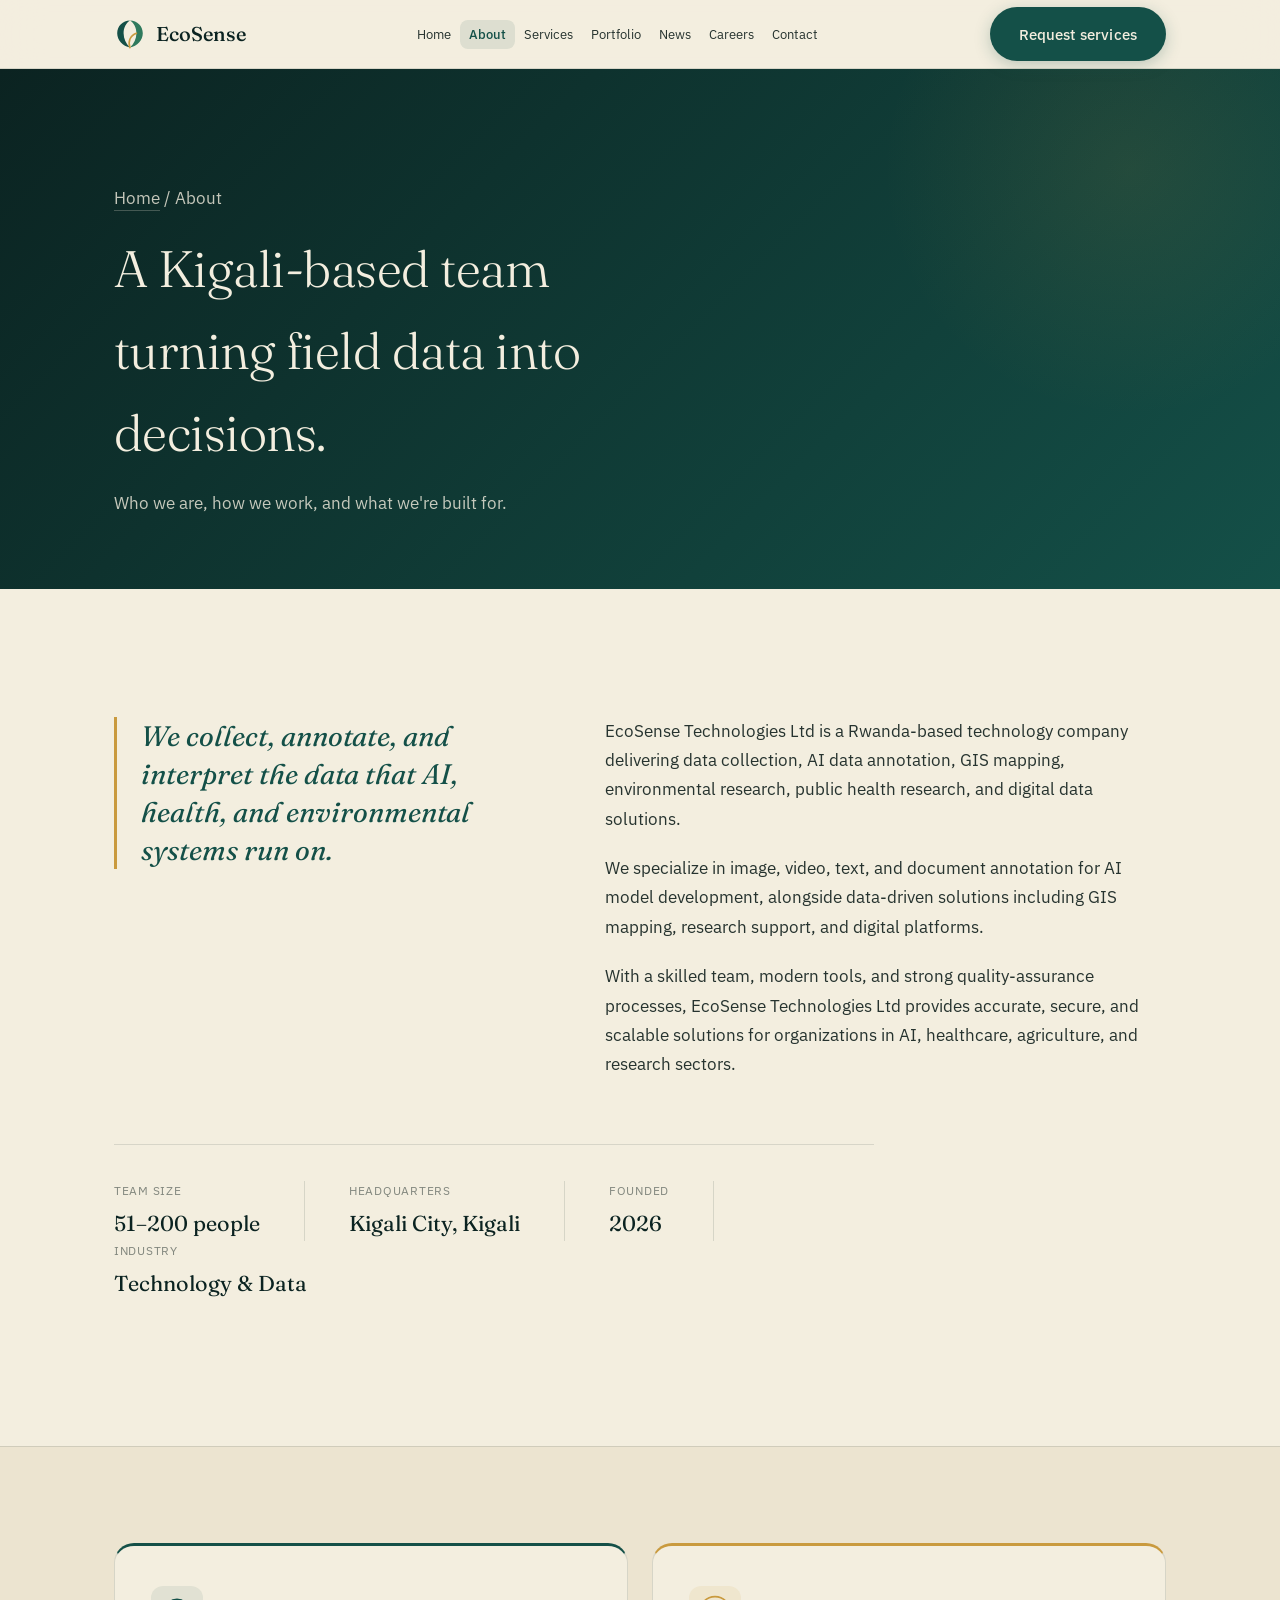
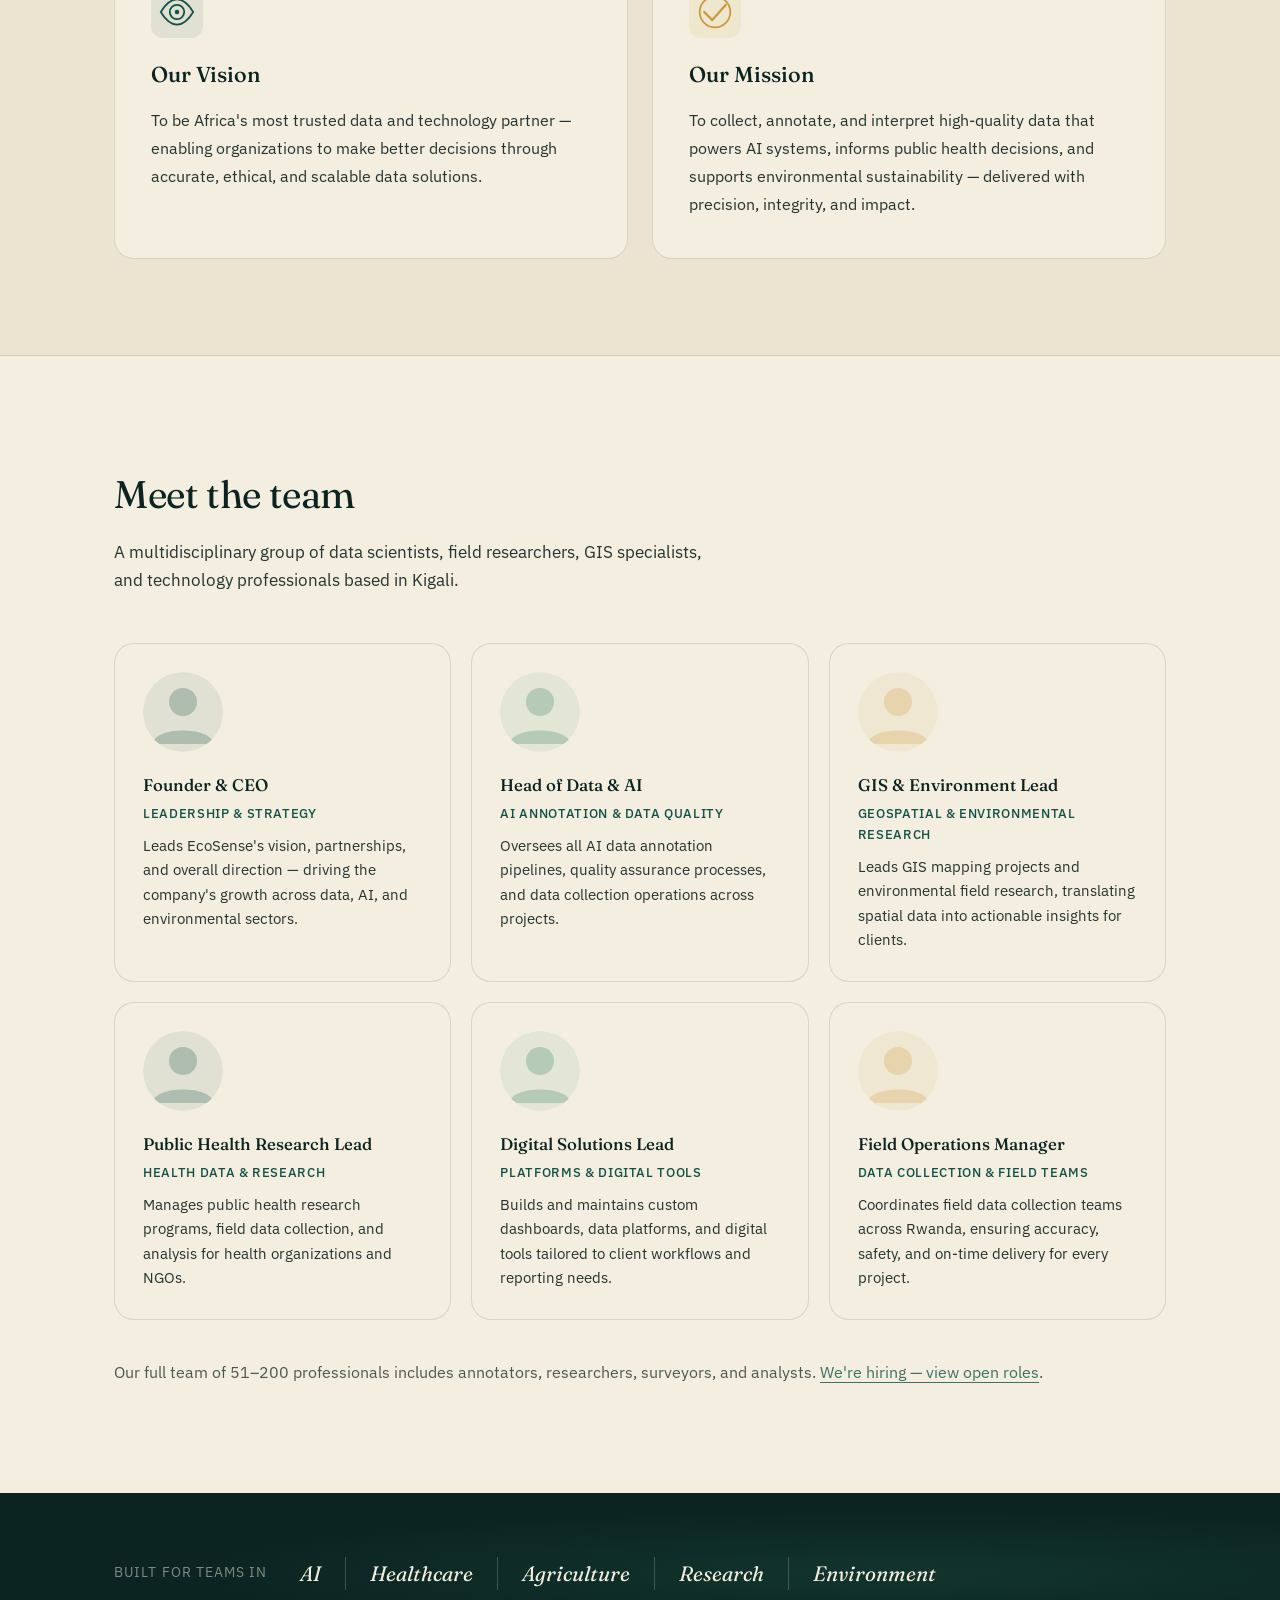
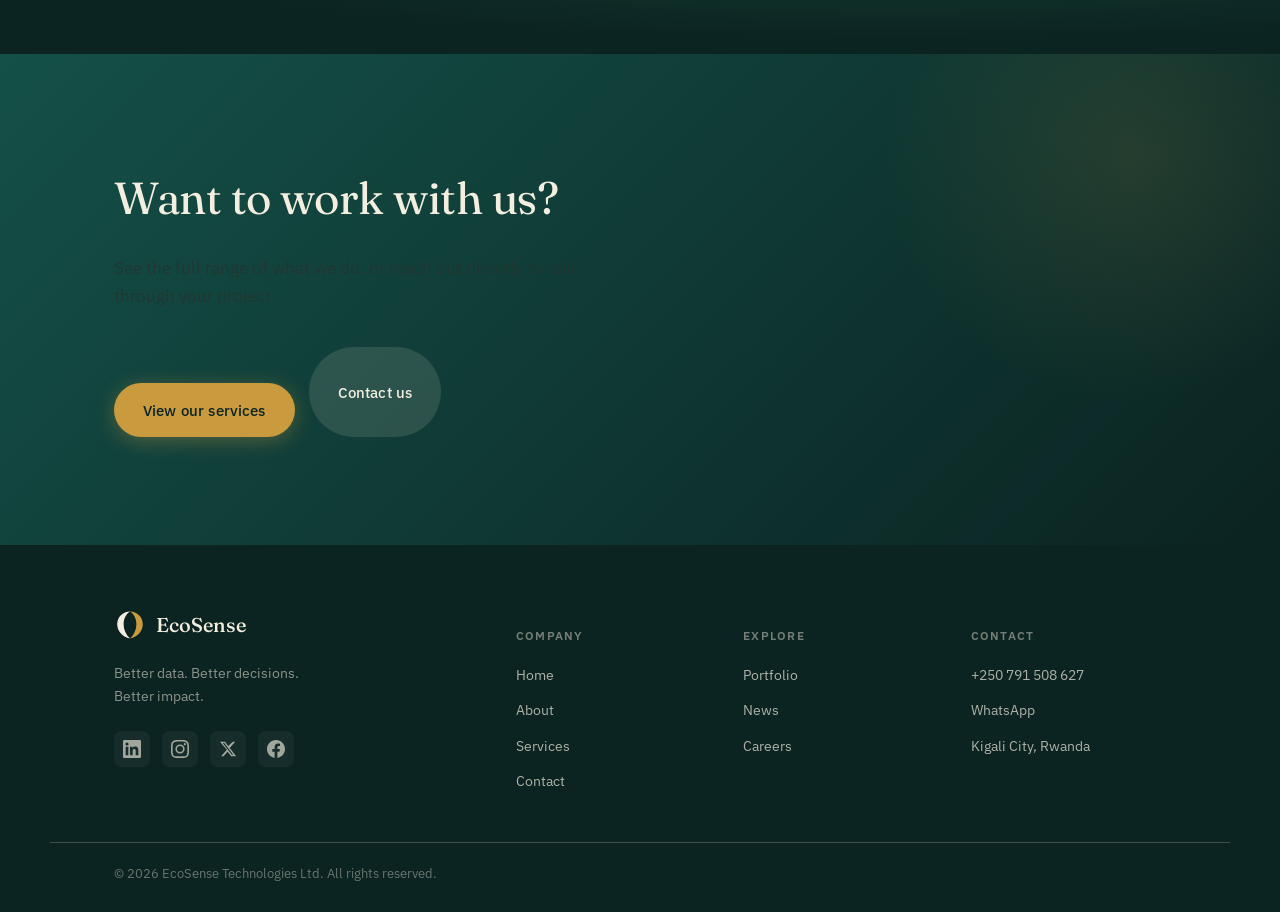
==== commit 9faad6fc: "Add files via upload" ====
--- a/about.html
+++ b/about.html
@@ -23,6 +23,10 @@
         <span>EcoSense</span>
       </a>
       <nav class="main-nav" id="mainNav" aria-label="Main navigation">
+        <div class="nav-drawer-header">
+          <span>Navigation</span>
+          <button class="nav-drawer-close" id="navClose" aria-label="Close menu">&#x2715;</button>
+        </div>
         <ul>
           <li><a href="index.html">Home</a></li>
           <li><a href="about.html" class="active">About</a></li>
@@ -51,7 +55,7 @@
   </section>
 
   <!-- Who we are -->
-  <section class="about" style="padding-top:clamp(56px,8vw,88px);">
+  <section class="about about--page">
     <div class="wrap about-grid">
       <blockquote>We collect, annotate, and interpret the data that AI, health, and environmental systems run on.</blockquote>
       <div class="about-body">
--- a/styles.css
+++ b/styles.css
@@ -33,6 +33,7 @@
   font-size:16px;
   line-height:1.6;
   -webkit-font-smoothing:antialiased;
+  overflow-x:hidden;
 }
 h1,h2,h3,blockquote{
   font-family:var(--font-display);
@@ -46,6 +47,7 @@
 
 .wrap{
   max-width:var(--wrap);
+  width:100%;
   margin:0 auto;
   padding-left:var(--gutter);
   padding-right:var(--gutter);
@@ -59,6 +61,22 @@
 @media (prefers-reduced-motion: reduce){
   *{ animation-duration:0.001ms !important; animation-iteration-count:1 !important; transition-duration:0.001ms !important; }
 }
+
+/* page-specific section overrides */
+.about--page{ padding-top:clamp(56px,8vw,88px); }
+.services--page{ padding-top:clamp(56px,8vw,88px); }
+
+/* nav backdrop */
+.nav-backdrop{
+  display:none;
+  position:fixed;
+  inset:0;
+  background:rgba(11,35,33,0.55);
+  z-index:98;
+  backdrop-filter:blur(3px);
+  -webkit-backdrop-filter:blur(3px);
+}
+.nav-backdrop.open{ display:block; }
 
 /* ---------- inline text link ---------- */
 .inline-link{
@@ -125,8 +143,8 @@
 
 /* ---------- header ---------- */
 .site-header{
-  position:sticky; top:0; z-index:50;
-  background:rgba(243,238,223,0.85);
+  position:sticky; top:0; z-index:100;
+  background:rgba(243,238,223,0.95);
   backdrop-filter:blur(20px);
   -webkit-backdrop-filter:blur(20px);
   border-bottom:1px solid var(--line);
@@ -139,8 +157,8 @@
   display:flex;
   align-items:center;
   justify-content:space-between;
-  gap:24px;
-  height:72px;
+  gap:16px;
+  height:68px;
 }
 .brand{
   display:flex;
@@ -157,15 +175,16 @@
 .brand svg{ width:32px; height:32px; }
 .main-nav ul{
   display:flex;
-  gap:8px;
+  gap:0;
 }
 .main-nav a{
-  font-size:0.92rem;
+  font-size:0.82rem;
   color:var(--charcoal);
   position:relative;
-  padding:8px 14px;
+  padding:6px 9px;
   border-radius:8px;
   transition:all .15s ease;
+  white-space:nowrap;
 }
 .main-nav a:hover{
   color:var(--forest);
@@ -176,23 +195,28 @@
   background:rgba(20,80,72,0.1);
   font-weight:500;
 }
-.header-actions{ display:flex; align-items:center; gap:14px; }
+.header-actions{ display:flex; align-items:center; gap:10px; flex-shrink:0; }
 .nav-toggle{
   display:none;
   background:none; border:none; cursor:pointer;
-  width:32px; height:24px; position:relative;
-}
+  width:44px; height:44px;
+  position:relative;
+  border-radius:10px;
+  transition:background .15s ease;
+  flex-shrink:0;
+}
+.nav-toggle:hover{ background:rgba(20,80,72,0.07); }
 .nav-toggle span{
-  position:absolute; left:0; right:0; height:2px; background:var(--ink);
+  position:absolute; left:10px; right:10px; height:2px; background:var(--ink);
   border-radius:2px;
-  transition:transform .2s ease, opacity .2s ease;
-}
-.nav-toggle span:nth-child(1){ top:0; }
-.nav-toggle span:nth-child(2){ top:11px; }
-.nav-toggle span:nth-child(3){ top:22px; }
-.nav-toggle.open span:nth-child(1){ transform:translateY(11px) rotate(45deg); }
+  transition:transform .25s ease, opacity .2s ease, top .25s ease;
+}
+.nav-toggle span:nth-child(1){ top:13px; }
+.nav-toggle span:nth-child(2){ top:21px; }
+.nav-toggle span:nth-child(3){ top:29px; }
+.nav-toggle.open span:nth-child(1){ top:21px; transform:rotate(45deg); }
 .nav-toggle.open span:nth-child(2){ opacity:0; }
-.nav-toggle.open span:nth-child(3){ transform:translateY(-11px) rotate(-45deg); }
+.nav-toggle.open span:nth-child(3){ top:21px; transform:rotate(-45deg); }
 
 /* ---------- hero (home page) ---------- */
 .hero{
@@ -200,7 +224,7 @@
   overflow:hidden;
   background:linear-gradient(135deg, var(--ink) 0%, var(--forest) 50%, var(--canopy) 100%);
   color:var(--sand);
-  min-height:92vh;
+  min-height:min(92vh, 800px);
   display:flex;
   align-items:center;
 }
@@ -601,8 +625,8 @@
 .sectors-band span{
   font-family:var(--font-display);
   font-style:italic;
-  font-size:1.3rem;
-  padding:0 24px;
+  font-size:clamp(1rem,2.5vw,1.3rem);
+  padding:0 clamp(12px,2vw,24px);
   border-left:1px solid var(--line-soft);
   transition:color .2s ease;
 }
@@ -913,7 +937,8 @@
   font-weight:500;
   text-transform:uppercase;
   letter-spacing:0.05em;
-  margin-bottom:10px !important;
+  display:block;
+  margin-bottom:10px;
 }
 .team-bio{ font-size:0.93rem; color:var(--charcoal); line-height:1.65; }
 .team-note{
@@ -1053,10 +1078,6 @@
 .news-card:hover{ box-shadow:var(--shadow-md); transform:translateY(-3px); border-color:rgba(20,80,72,0.15); }
 .news-card--featured{
   grid-column:1 / -1;
-  display:grid;
-  grid-template-columns:1.2fr 0.8fr;
-  gap:40px;
-  align-items:center;
   background:linear-gradient(135deg, rgba(20,80,72,0.04) 0%, rgba(201,154,62,0.04) 100%);
   border-color:rgba(20,80,72,0.15);
 }
@@ -1132,34 +1153,129 @@
 .portfolio-meta dd{ margin:0; font-size:0.88rem; font-weight:500; color:var(--ink); }
 
 /* ---------- responsive ---------- */
-@media (max-width:720px){
+
+/* Laptop: tighten nav further at medium widths */
+@media (max-width:1100px) and (min-width:881px){
+  .main-nav a{ font-size:0.8rem; padding:6px 8px; }
+  .header-actions .btn-primary{ font-size:0.85rem; padding:11px 18px; }
+  .brand span{ font-size:1.1rem; }
+}
+
+/* Tablet: 2-col grids */
+@media (max-width:960px){
   .teaser-grid{ grid-template-columns:repeat(2,1fr); }
-  .steps{ grid-template-columns:repeat(2,1fr); }
-  .vm-grid{ grid-template-columns:1fr; }
   .team-grid{ grid-template-columns:repeat(2,1fr); }
   .news-grid{ grid-template-columns:repeat(2,1fr); }
-  .news-card--featured{ grid-template-columns:1fr; }
   .portfolio-grid{ grid-template-columns:1fr; }
   .portfolio-card--wide{ grid-template-columns:1fr; }
-  .footer-top{ grid-template-columns:1fr; }
-  .footer-cols{ grid-template-columns:repeat(3,1fr); }
-}
-
+}
+
+/* drawer header hidden on desktop */
+.nav-drawer-header{ display:none; }
+
+/* Mobile nav breakpoint */
 @media (max-width:880px){
+  /* Drawer panel — slides in from right */
   .main-nav{
-    position:fixed; inset:72px 0 0 0;
-    background:var(--sand);
+    position:fixed;
+    top:0; right:0; bottom:0;
+    width:min(300px, 85vw);
+    background:var(--ink);
     transform:translateX(100%);
-    transition:transform .25s ease;
-    padding:32px var(--gutter);
-    border-top:1px solid var(--line);
+    transition:transform .32s cubic-bezier(.4,0,.2,1);
+    z-index:99;
+    display:flex;
+    flex-direction:column;
+    box-shadow:-8px 0 40px rgba(11,35,33,0.4);
   }
   .main-nav.open{ transform:translateX(0); }
-  .main-nav ul{ flex-direction:column; gap:4px; }
-  .main-nav a{ display:block; padding:14px 16px; font-size:1.05rem; }
+
+  /* Drawer header label */
+  .nav-drawer-header{
+    display:flex;
+    align-items:center;
+    justify-content:space-between;
+    padding:24px 24px 20px;
+    border-bottom:1px solid rgba(243,238,223,0.1);
+    flex-shrink:0;
+  }
+  .nav-drawer-header span{
+    font-size:0.7rem;
+    font-weight:600;
+    letter-spacing:0.16em;
+    text-transform:uppercase;
+    color:var(--sand);
+    opacity:0.4;
+  }
+  .nav-drawer-close{
+    background:none;
+    border:none;
+    cursor:pointer;
+    width:32px; height:32px;
+    display:flex; align-items:center; justify-content:center;
+    border-radius:8px;
+    color:var(--sand);
+    opacity:0.5;
+    transition:opacity .15s ease, background .15s ease;
+    font-size:1.2rem;
+    line-height:1;
+  }
+  .nav-drawer-close:hover{ opacity:1; background:rgba(243,238,223,0.1); }
+
+  /* Nav list — vertical stack */
+  .main-nav ul{
+    flex-direction:column;
+    gap:0;
+    padding:8px 12px 32px;
+  }
+  .main-nav li{ width:100%; }
+
+  /* Each link row */
+  .main-nav a{
+    display:flex;
+    align-items:center;
+    justify-content:space-between;
+    width:100%;
+    padding:13px 16px;
+    font-size:1rem;
+    font-weight:400;
+    color:rgba(243,238,223,0.65);
+    border-radius:10px;
+    border:none;
+    background:transparent;
+    transition:background .15s ease, color .15s ease;
+    white-space:nowrap;
+  }
+  .main-nav a::after{
+    content:'›';
+    font-size:1.1rem;
+    color:var(--gold);
+    opacity:0;
+    transition:opacity .15s ease;
+  }
+  .main-nav a:hover{
+    background:rgba(243,238,223,0.07);
+    color:var(--sand);
+  }
+  .main-nav a:hover::after{ opacity:1; }
+  .main-nav a.active{
+    background:var(--forest);
+    color:var(--sand);
+    font-weight:600;
+  }
+  .main-nav a.active::after{
+    content:'✓';
+    opacity:1;
+    font-size:0.85rem;
+  }
+  .main-nav li + li{
+    border-top:1px solid rgba(243,238,223,0.05);
+  }
+
   .header-actions .btn-primary{ display:none; }
-  .nav-toggle{ display:block; }
-
+  .nav-toggle{ display:flex; align-items:center; justify-content:center; }
+
+  /* Layout resets */
   .about-grid, .services-grid{ grid-template-columns:1fr; }
   .services-intro{ position:static; }
   .service-row{ grid-template-columns:1fr; gap:8px; }
@@ -1169,17 +1285,19 @@
   .about-stats div{ border-right:none; margin-right:0; padding-right:0; }
   .hero{ min-height:auto; }
   .contact-page-grid{ grid-template-columns:1fr; }
-  .team-grid{ grid-template-columns:1fr; }
+  .team-grid{ grid-template-columns:repeat(2,1fr); }
   .vm-grid{ grid-template-columns:1fr; }
   .news-grid{ grid-template-columns:1fr; }
-  .news-card--featured{ grid-template-columns:1fr; }
   .portfolio-grid{ grid-template-columns:1fr; }
   .portfolio-card--wide{ grid-template-columns:1fr; }
   .footer-top{ grid-template-columns:1fr; gap:32px; }
-  .footer-cols{ grid-template-columns:repeat(3,1fr); }
-}
-
+  .footer-cols{ grid-template-columns:repeat(2,1fr); gap:24px; }
+  .sectors-inner{ gap:16px; }
+}
+
+/* Small phones */
 @media (max-width:560px){
+  :root{ --gutter: 20px; }
   .stat-strip{ flex-direction:column; gap:20px; }
   .stat-strip div{ border-right:none; margin-right:0; padding-right:0; padding-bottom:0; }
   .contact-details{ flex-direction:column; }
@@ -1189,4 +1307,17 @@
   .team-grid{ grid-template-columns:1fr; }
   .news-grid{ grid-template-columns:1fr; }
   .portfolio-grid{ grid-template-columns:1fr; }
-}
+  .hero h1{ font-size:clamp(2.2rem,9vw,3rem); }
+  .hero .lead{ font-size:1rem; }
+  .hero-actions{ flex-direction:column; align-items:flex-start; }
+  .hero-actions .btn{ width:100%; justify-content:center; }
+  .cta-actions{ flex-direction:column; }
+  .cta-actions .btn{ width:100%; justify-content:center; }
+  .sectors-band{ gap:0; }
+  .sectors-band span{ font-size:0.95rem; padding:0 10px; }
+  .page-hero h1{ font-size:clamp(1.8rem,7vw,2.4rem); }
+  .steps{ grid-template-columns:1fr; }
+  .vm-grid{ grid-template-columns:1fr; }
+  .about-grid{ grid-template-columns:1fr; }
+  .footer-top{ padding-top:40px; padding-bottom:32px; }
+}
